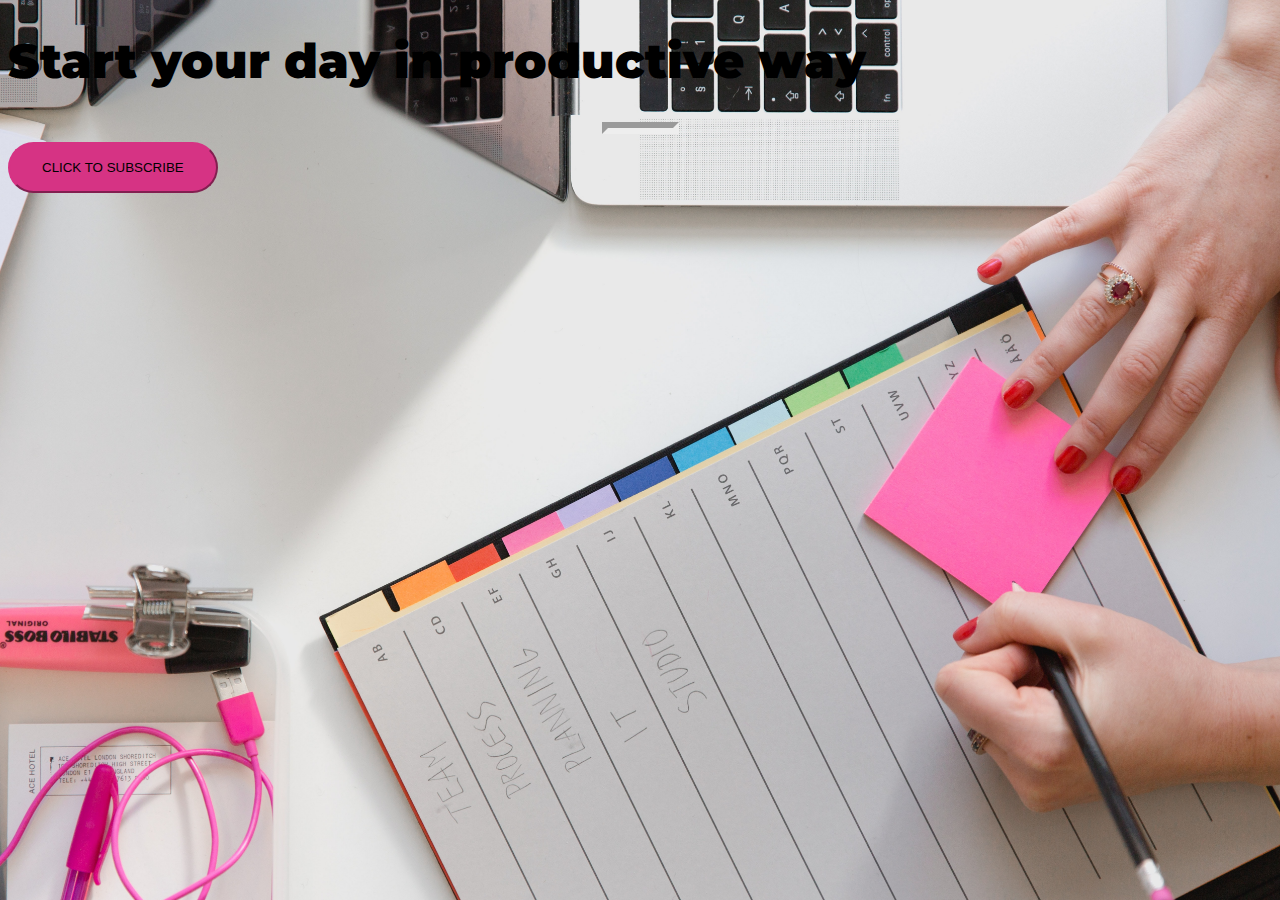
==== index.html @ b2ba3956 "initial commit" ====
<!DOCTYPE html>
<html>
<head>
	<title>Planner</title>
	<!-- Google font -->
	<link rel="preconnect" href="https://fonts.gstatic.com">
	<link href="https://fonts.googleapis.com/css2?family=Montserrat&display=swap" rel="stylesheet">
	<!-- Bootstrap CSS -->
	<link href="https://cdn.jsdelivr.net/npm/bootstrap@5.0.0-beta1/dist/css/bootstrap.min.css" rel="stylesheet" integrity="sha384-giJF6kkoqNQ00vy+HMDP7azOuL0xtbfIcaT9wjKHr8RbDVddVHyTfAAsrekwKmP1" crossorigin="anonymous">
	<!-- Application CSS -->
	<link rel="stylesheet" type="text/css" href="planner.css">
</head>
<body>
	<div class="container d-flex align-items-center h-100">
		<div class="row">
			<header class="text-center col-12">
				<h1 class="text-uppercase"><strong>Start your day in productive way</strong></h1>
			</header>
			<section class="text-center col-12">
				<hr>
				<button type="button" class="btn btn-primary btn-xl">Click to subscribe</button>
			</section>
		</div>
		</div>
	</div>
</body>
</html>
---- planner.css ----
html,body{
	background-image: url("plannerBg.jpg");
	background-repeat: no-repeat;
	background-position: center;
	background-attachment: fixed;
	background-size: cover;
	font-family: 'Montserrat', sans-serif;
	width: 100%,
	height: 100%;
}

h1{
	font-size: 3rem;
}

hr{
	background-color: #d63384;
	border-width: 6px;
	max-width: 65px;
}

.btn{
	font-size: 700;
	border-radius: 300px;
	text-transform: uppercase;
}


.btn-primary{
	background-color: #d63384;
	border-color: #d63384;
}

.btn-primary:hover{
	background-color: #da3aa1b0;
	border-color: #da3aa1b0;
	border-width: 3px;
}
.btn-xl{
	padding: 1rem 2rem;
}
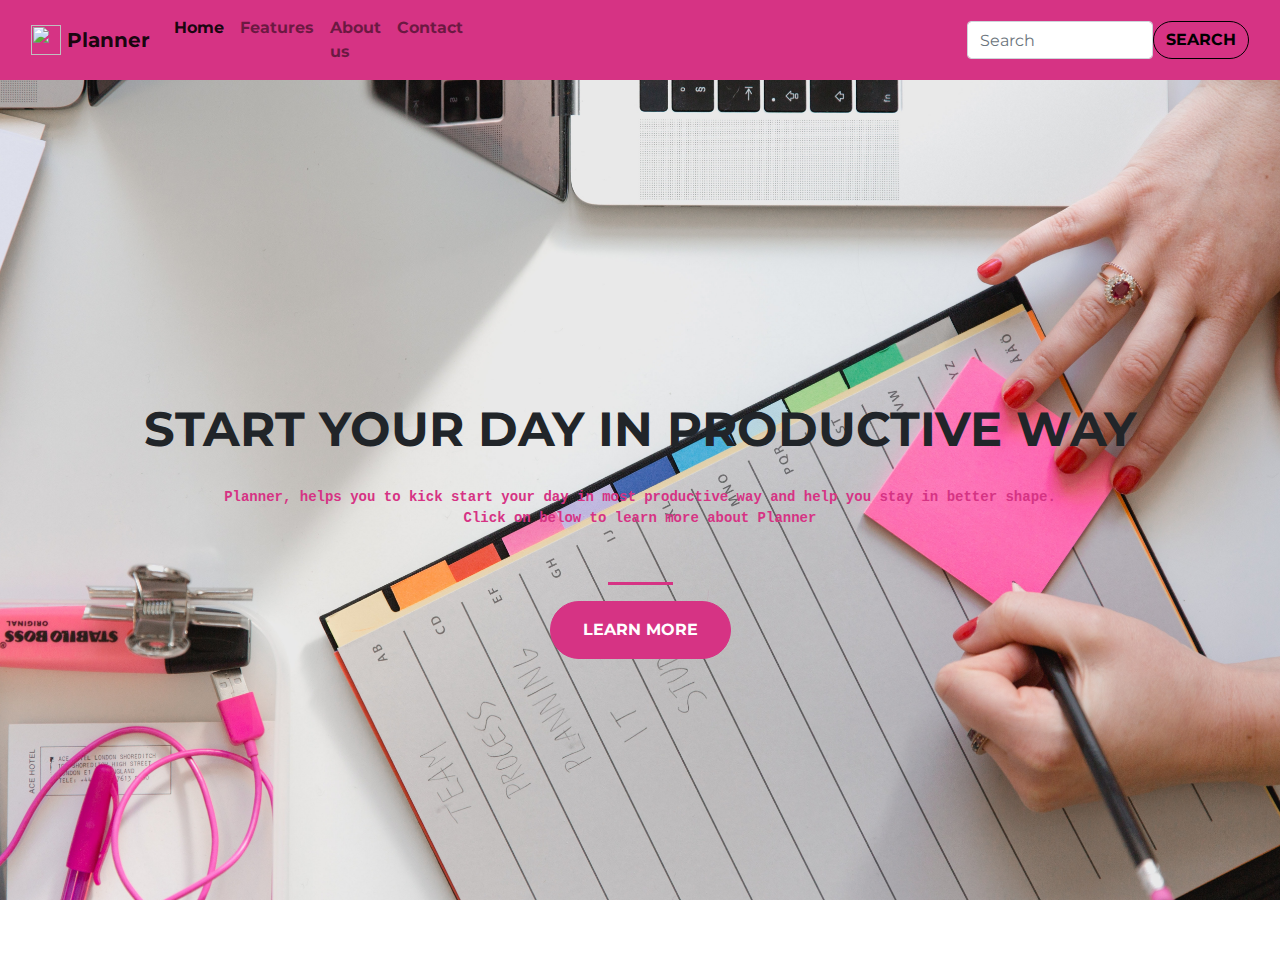
==== commit 0d771f5c: "added navigation bar" ====
--- a/index.html
+++ b/index.html
@@ -3,22 +3,54 @@
 <head>
 	<title>Planner</title>
 	<!-- Google font -->
-	<link rel="preconnect" href="https://fonts.gstatic.com">
+	<meta name="viewport" content="width=device-width, initial-scale=1, shrink-to-fit=no">	
 	<link href="https://fonts.googleapis.com/css2?family=Montserrat&display=swap" rel="stylesheet">
 	<!-- Bootstrap CSS -->
-	<link href="https://cdn.jsdelivr.net/npm/bootstrap@5.0.0-beta1/dist/css/bootstrap.min.css" rel="stylesheet" integrity="sha384-giJF6kkoqNQ00vy+HMDP7azOuL0xtbfIcaT9wjKHr8RbDVddVHyTfAAsrekwKmP1" crossorigin="anonymous">
+	<link rel="stylesheet" href="https://stackpath.bootstrapcdn.com/bootstrap/4.3.1/css/bootstrap.min.css" integrity="sha384-ggOyR0iXCbMQv3Xipma34MD+dH/1fQ784/j6cY/iJTQUOhcWr7x9JvoRxT2MZw1T" crossorigin="anonymous">
 	<!-- Application CSS -->
 	<link rel="stylesheet" type="text/css" href="planner.css">
 </head>
 <body>
+		<nav class="navbar navbar-expand-lg navbar-light bg-light">
+			  <div class="container-fluid ">
+			    <a class="navbar-brand" href="index.html">
+			      <img src="https://i.pinimg.com/originals/60/07/ff/6007ff50f8b75658871bbb122cf4f451.jpg" alt="" width="30" height="30" class="d-inline-block align-top">
+			      Planner
+			    </a>
+			    <div class="collapse navbar-collapse" id="navbarNav">
+			      <ul class="navbar-nav me-auto mb-2 mb-lg-0">
+			        <li class="nav-item">
+			          <a class="nav-link active " aria-current="page" href="#">Home</a>
+			        </li>
+			        <li class="nav-item">
+			          <a class="nav-link " href="features.html">Features</a>
+			        </li>
+			        <li class="nav-item">
+			          <a class="nav-link " href="about.html">About us</a>
+			        </li>
+			        <li class="nav-item">
+			          <a class="nav-link" href="contact.html" tabindex="-1">Contact</a>
+			        </li>
+			      </ul>
+			      <form class="d-flex search-custom">
+			        <input class="form-control me-2" type="search" placeholder="Search" aria-label="Search">
+			        <button class="btn btn-outline-success" type="submit">Search</button>
+			      </form>
+			    </div>
+			 </div>
+		</nav>
 	<div class="container d-flex align-items-center h-100">
 		<div class="row">
 			<header class="text-center col-12">
 				<h1 class="text-uppercase"><strong>Start your day in productive way</strong></h1>
+				<pre><strong>
+Planner, helps you to kick start your day in most productive way and help you stay in better shape.
+Click on below to learn more about Planner
+				</strong></pre>
 			</header>
 			<section class="text-center col-12">
 				<hr>
-				<button type="button" class="btn btn-primary btn-xl">Click to subscribe</button>
+				<button type="button" class="btn btn-primary btn-xl">Learn more</button>
 			</section>
 		</div>
 		</div>
--- a/planner.css
+++ b/planner.css
@@ -1,12 +1,12 @@
-html,body{
+body,html{
+	width: 100%;
+	height: 100%;
 	background-image: url("plannerBg.jpg");
 	background-repeat: no-repeat;
 	background-position: center;
 	background-attachment: fixed;
 	background-size: cover;
 	font-family: 'Montserrat', sans-serif;
-	width: 100%,
-	height: 100%;
 }
 
 h1{
@@ -14,13 +14,16 @@
 }
 
 hr{
-	background-color: #d63384;
-	border-width: 6px;
+	border-color: #d63384;
+	border-width: 3px;
 	max-width: 65px;
 }
 
+pre{
+	color: #d63384;	
+}
 .btn{
-	font-size: 700;
+	font-weight: 700;
 	border-radius: 300px;
 	text-transform: uppercase;
 }
@@ -32,10 +35,25 @@
 }
 
 .btn-primary:hover{
-	background-color: #da3aa1b0;
-	border-color: #da3aa1b0;
-	border-width: 3px;
+	background-color: #cc4488;
+	border-color: #cc4488;
+	border-width: 4px;
 }
+
 .btn-xl{
 	padding: 1rem 2rem;
+}
+
+.bg-light{
+	background-color: #d63384 !important;
+	font-weight: bold;
+}
+
+.btn-outline-success {
+	border-color: black;
+	color: black;
+}
+
+.search-custom{
+	margin-left: 31rem;
 }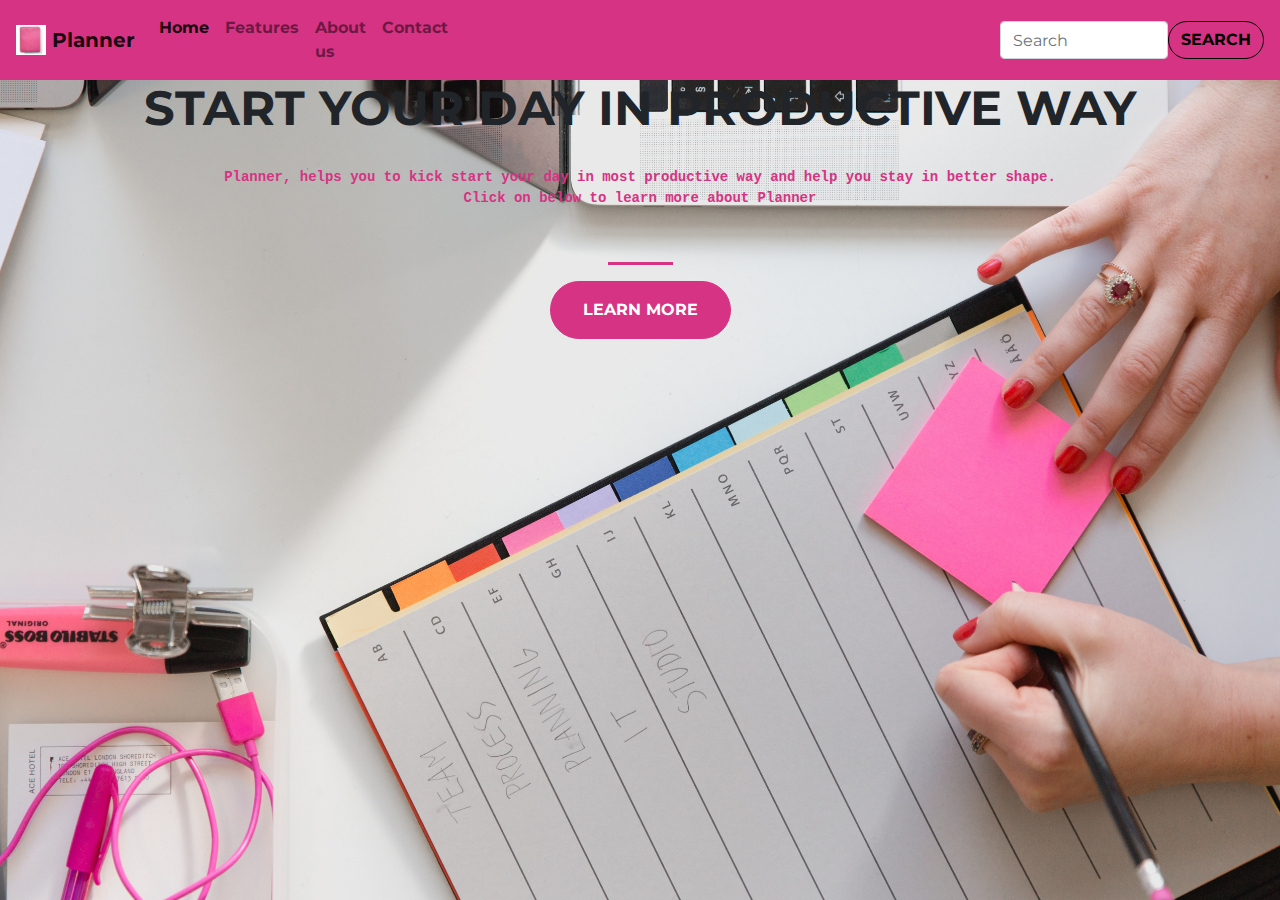
==== commit de247a0b: "updated files" ====
--- a/index.html
+++ b/index.html
@@ -11,48 +11,53 @@
 	<link rel="stylesheet" type="text/css" href="planner.css">
 </head>
 <body>
-		<nav class="navbar navbar-expand-lg navbar-light bg-light">
-			  <div class="container-fluid ">
-			    <a class="navbar-brand" href="index.html">
-			      <img src="https://i.pinimg.com/originals/60/07/ff/6007ff50f8b75658871bbb122cf4f451.jpg" alt="" width="30" height="30" class="d-inline-block align-top">
-			      Planner
-			    </a>
-			    <div class="collapse navbar-collapse" id="navbarNav">
-			      <ul class="navbar-nav me-auto mb-2 mb-lg-0">
-			        <li class="nav-item">
-			          <a class="nav-link active " aria-current="page" href="#">Home</a>
-			        </li>
-			        <li class="nav-item">
-			          <a class="nav-link " href="features.html">Features</a>
-			        </li>
-			        <li class="nav-item">
-			          <a class="nav-link " href="about.html">About us</a>
-			        </li>
-			        <li class="nav-item">
-			          <a class="nav-link" href="contact.html" tabindex="-1">Contact</a>
-			        </li>
-			      </ul>
-			      <form class="d-flex search-custom">
-			        <input class="form-control me-2" type="search" placeholder="Search" aria-label="Search">
-			        <button class="btn btn-outline-success" type="submit">Search</button>
-			      </form>
-			    </div>
-			 </div>
-		</nav>
-	<div class="container d-flex align-items-center h-100">
-		<div class="row">
-			<header class="text-center col-12">
-				<h1 class="text-uppercase"><strong>Start your day in productive way</strong></h1>
+		<div class="w-100">
+			<div class="row">
+			<nav class="navbar navbar-expand-lg navbar-light bg-light col-12">
+				  <div class="container-fluid ">
+				    <a class="navbar-brand" href="index.html">
+				      <img src="plannerLogo.jpg" alt="" width="30" height="30" class="d-inline-block align-top">
+				      Planner
+				    </a>
+				    <div class="collapse navbar-collapse" id="navbarNav">
+				      <ul class="navbar-nav me-auto mb-2 mb-lg-0">
+				        <li class="nav-item">
+				          <a class="nav-link active " aria-current="page" href="#">Home</a>
+				        </li>
+				        <li class="nav-item">
+				          <a class="nav-link " href="features.html">Features</a>
+				        </li>
+				        <li class="nav-item">
+				          <a class="nav-link " href="about.html">About us</a>
+				        </li>
+				        <li class="nav-item">
+				          <a class="nav-link" href="contact.html" tabindex="-1">Contact</a>
+				        </li>
+				      </ul>
+				      <form class="d-flex search-custom">
+				        <input class="form-control me-2" type="search" placeholder="Search" aria-label="Search">
+				        <button class="btn btn-outline-success" type="submit">Search</button>
+				      </form>
+				    </div>
+				 </div>
+			</nav>
+			</div>
+		<div class="container d-flex align-items-center h-100">
+			<div class="row">
+				<header class="text-center col-12">
+					<h1 class="text-uppercase"><strong>Start your day in productive way</strong></h1>
 				<pre><strong>
 Planner, helps you to kick start your day in most productive way and help you stay in better shape.
 Click on below to learn more about Planner
 				</strong></pre>
-			</header>
-			<section class="text-center col-12">
-				<hr>
-				<button type="button" class="btn btn-primary btn-xl">Learn more</button>
-			</section>
-		</div>
+				</header>
+				<div class="buffer col-12"></div>
+				<section class="text-center col-12">
+					<hr>
+					<button type="button" class="btn btn-primary btn-xl">Learn more</button>
+				</section>
+			</div>
+			</div>
 		</div>
 	</div>
 </body>
--- a/planner.css
+++ b/planner.css
@@ -55,5 +55,5 @@
 }
 
 .search-custom{
-	margin-left: 31rem;
+	margin-left: 34rem;
 }